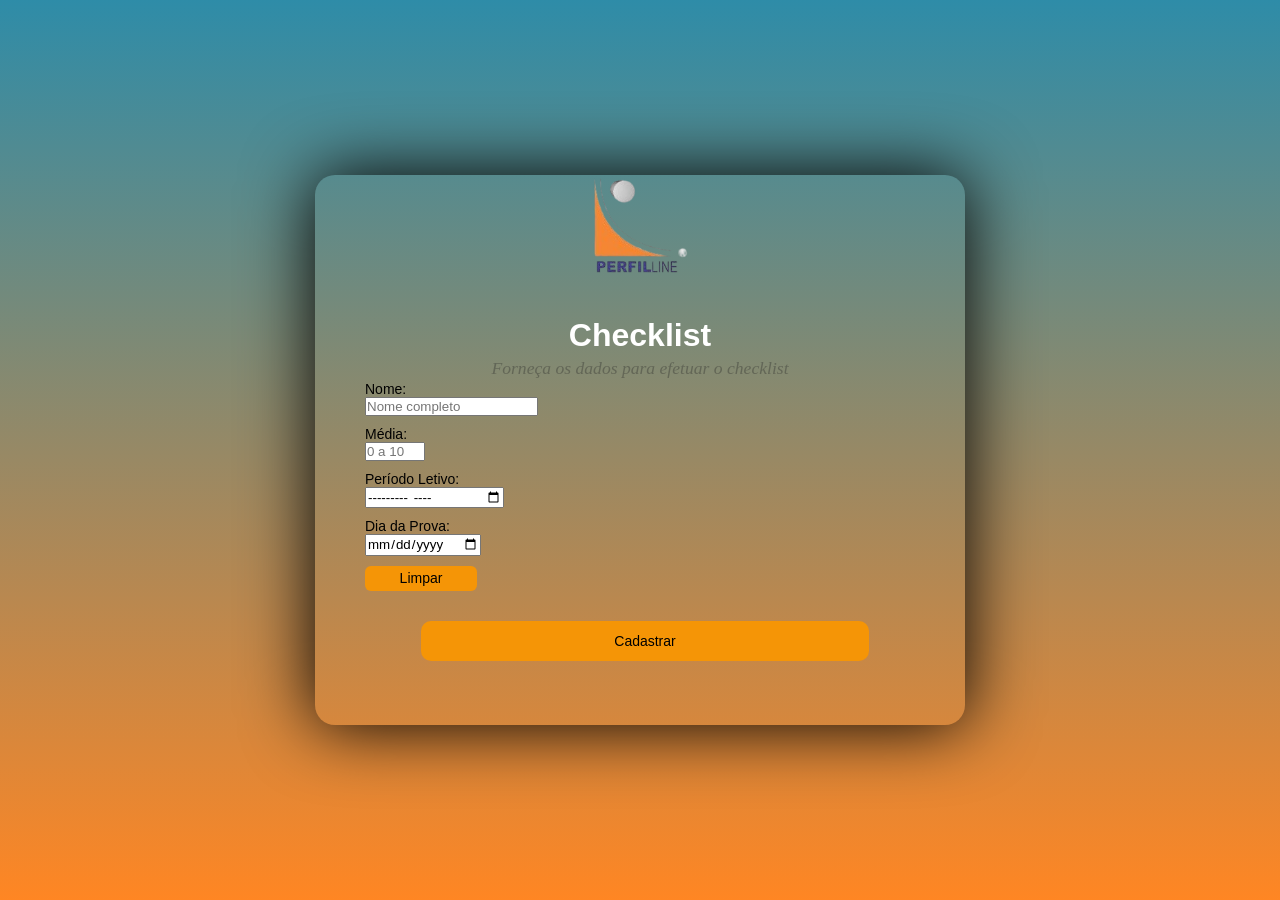
==== checklist.html @ cfdc8f40 "Nova Página 2.0" ====
<!DOCTYPE html>
<html lang="pt-br">
<head>
    <meta charset="UTF-8">
    <meta name="viewport" content="width=device-width, initial-scale=1.0">

    <link rel="shortcut icon" href="Checklist/imagens/Forms.png" type="image/x-icon">

    <title>Checklist</title>

    <link rel="stylesheet" href="Forms/estilos/style.css">
    <link rel="stylesheet" href="Forms/estilos/media-query.css">

    <style>
        * {
            font-family: Arial, Helvetica, sans-serif;
        }
    </style>
</head>

<body>
    <main>
        <section id="cadastro">

            <div id="imagem">
                <!-- Aqui vai a imagem nas CSS -->
            </div>

            <div id="formulario">

                <h1>Checklist</h1>

                <p>Forneça os dados para efetuar o checklist</p>

                <form action="" method="get" autocomplete="on">

                    <p>
                        <label for="inome">Nome:</label>
                        <br>
                        <input type="text" name="nome" id="inome" required maxlength="30" placeholder="Nome completo"
                            autocomplete="name">
                    </p>
                    <p>
                        <label for="imedia">Média:</label>
                        <br>
                        <input type="number" name="media" id="imedia" min="0" max="10" step="0.1" value=""
                            placeholder="0 a 10" required>
                    </p>
                    <p>
                        <label for="imes">Período Letivo:</label>
                        <br>
                        <input type="month" name="mes" id="imes" value="">
                    </p>
                    <p>
                        <label for="idia">Dia da Prova:</label>
                        <br>
                        <input type="date" name="dia" id="idia">
                    </p>
                    <input type="reset" value="Limpar" onclick="alert('Os dados foram limpos! 🧹☁️😶‍🌫️')">
                    <p>
                        <input type="submit" value="Cadastrar">
                    </p>
                </form>
            </div>
        </section>
    </main>
</body>
</html>
---- Forms/estilos/style.css ----
/* vv Início das configurações do Plano de fundo atrás do quadrado de "Login" vv */

@charset "UTF-8";

*{  font-family: -apple-system, BlinkMacSystemFont, 'Poppins', Roboto, Oxygen, Ubuntu, Cantarell, 'Open Sans', 'Helvetica Neue', sans-serif;
    padding: 0px;
    margin: 0px;
    box-sizing: border-box;  
}

body,html {
    background: #ffffff00 url(../imagens/site.jpg) no-repeat;
    background-position: 42% 60%;
    height:100vh;
    width:100vw;
}

/* ^^ Fim das configurações do Plano de fundo atrás do quadrado de "Login" ^^ */
/* [base64]*/
/* vv Início das configurações do quadrado e da sombra vv */

main {
    position: relative;
    height: 100vh;
    width: 100vw;
}

section#cadastro {
    position: absolute;
    top: 50%;
    left: 50%;
    overflow: hidden;
    background-color: #beb7fd00;
    width: 425px;
    height: 550px;
    border-radius: 20px;
    box-shadow: 0px 0px 70px rgb(0, 0, 0);
    transform: translate(-50%, -50%);
    transition: width 1s, height 1s;

}

/* ^^ Fim das configurações do quadrado e da sombra ^^ */
/* [base64]*/
/* vv Início das configurações da imagem anexada ao quadrado externo vv */

section#cadastro > div#imagem {
    height: 100px;
    background: #ffffff00 url(../imagens/perfilline.png) no-repeat;
    background-position: bottom center;
    background-size: 15%;
}

 /* ^^ Fim das configurações da imagem anexada ao quadrado externo ^^ */
 /* [base64]*/
 /* vv Início das configurações das informações de Formulário e Forneça seus dados para cadastro vv */

 section#cadastro > div#formulario {
    display: block;
    padding: 20px;
    margin: 20px;
    
}
    div#formulario > h1 { /* Formulário)*/
        padding: 2px;
        font-size: 2em;
        font-family: 'Gill Sans', Gill Sans MT, Calibri, Trebuchet MS, sans-serif;
        text-align: center;
        color: #ffffff;
    }

    
    div#formulario > p { /* Forneça seus dados para cadastro */
    margin: 2px;
    font-size: 1.1em;
    font-family: 'Georgia', 'Times New Roman', Times, serif;
    text-align: center;
    margin-bottom: 2px;
    font-style: italic;
    color: #24242457;
    }

/* ^^ Fim das configurações das informações de Formulário e Forneça seus dados para cadastro ^^ */
/* [base64]*/
/* vv Início das configurações do botão "Enviar" vv */

form input[type="submit"] {
    font-size: 1em;
    display: block;
    width: 80%;
    height: 40px;
    background-color: #f59506;
    border: none;
    border-radius: 25px;
    cursor: pointer;
    margin: 20px auto;
    color: #000000;
}

form input[type="submit"]:hover {
    background-color: #acdae7;
}

/* ^^ Fim das configurações do botão "Enviar" ^^ */
/* [base64]*/
/* vv Início das configurações do botão "Limpar" vv */

form input[type="reset"] {
    font-size: 1em;
    display: block;
    width: 20%;
    height: 25px;
    background-color: #f59506;
    border: none;
    border-radius: 6px;
    cursor: pointer;
    margin: 10;
    color: #000000;
}

form input[type="reset"]:hover {
    background-color: #acdae7;
}

/* ^^ Fim das configurações do botão "Limpar" ^^ */
/* [base64]*/
/* vv Início das configurações de tamanho dos campos "Email e Senha" vv */

input[type="email"] {

    width: 200px;
    height: 30px;
    border-radius: 7px;
    background-color: #ffffff7a;
}

input[type="password"] {
    width: 200px;
    height: 30px;
    border-radius: 7px;
    background-color: #ffffff7a;
}

/* ^^ Fim das configurações de tamanho dos campos "Email e Senha" ^^ */
/* [base64]*/
/* vv Início das configurações de margem e espaçamento dos campos "Email e Senha vv */

form {
    font-size: 14px;
    font-family:Arial, Helvetica, sans-serif;
    display: flex;
    flex-direction:column;
    margin-left: 10px;
    margin-top: 0px;
    gap: 10px;
    
    }
/* ^^ Fim das configurações de margem e espaçamento dos campos "Email e Senha ^^ */
/* [base64]*/

/* vv Início das configurações do botão "Cadastrar" vv */

form input[type="submit"] {
    font-size: 1em;
    display: block;
    width: 80%;
    height: 40px;
    background-color: #f59506;
    border: none;
    border-radius: 10px;
    cursor: pointer;
    margin: 20px auto;
    color: #000000;
}

form input[type="submit"]:hover {
    background-color: #acdae7;
}

/* ^^ Fim das configurações do botão "Cadastrar" ^^ */
/* [base64]*/
---- Forms/estilos/media-query.css ----
@charset "UTF-8";

/* Typical Device Breakpoints
------------------------------
Pequenas telas: até 600px
Celular: de 600px até 768px
Tablet: 768px ate 992px
Desktop: 992px ate 1200px
Grandes telas: acima de 1200px
*/

@media screen and (min-width: 768px) and (max-width: 991px) {

    body {
        background-image: linear-gradient(to top, #eca343, #2e8ca8);
    }

    section#cadastro {
    width: 650px;
    }
}

@media screen and (min-width: 992px){

    body {
        background-image: linear-gradient(to top, #ff8623, #2e8ca8);
    }

    section#cadastro {
    width: 650px;
    }  
}
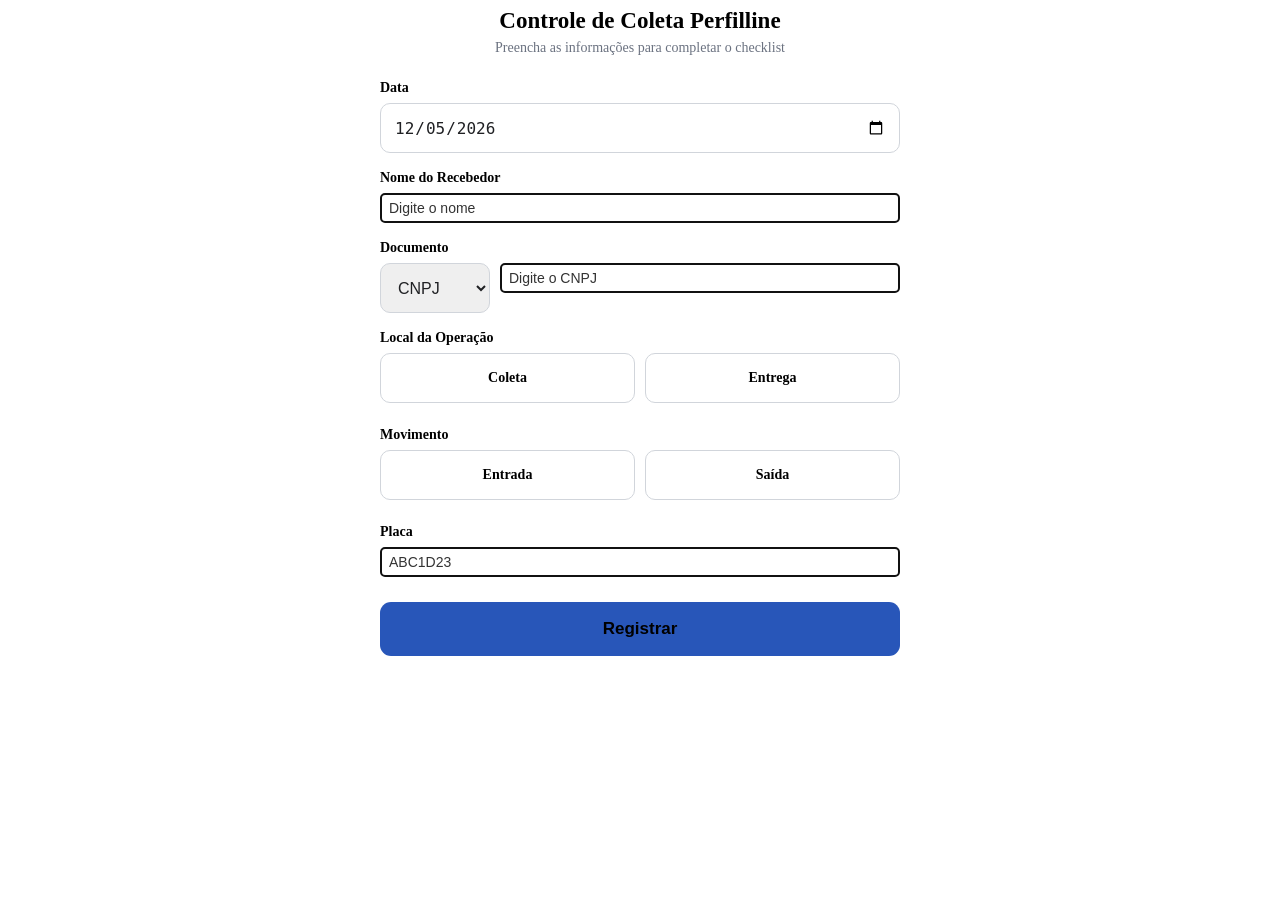
==== commit 2edb8872: "Teste 3" ====
--- a/checklist.html
+++ b/checklist.html
@@ -1,68 +1,1119 @@
 <!DOCTYPE html>
-<html lang="pt-br">
+<html lang="pt-BR">
+
 <head>
+
     <meta charset="UTF-8">
+
     <meta name="viewport" content="width=device-width, initial-scale=1.0">
 
-    <link rel="shortcut icon" href="Checklist/imagens/Forms.png" type="image/x-icon">
-
     <title>Checklist</title>
 
-    <link rel="stylesheet" href="Forms/estilos/style.css">
-    <link rel="stylesheet" href="Forms/estilos/media-query.css">
-
     <style>
+        /* ==================================================
+           CONFIGURAÇÃO GERAL
+        ================================================== */
+
         * {
-            font-family: Arial, Helvetica, sans-serif;
+            box-sizing: border-box;
         }
+
+        body {
+
+
+            /* ==================================================   
+           CONTAINER
+        ================================================== */
+
+            .container {
+                width: 100%;
+                max-width: 520px;
+                margin: auto;
+            }
+
+
+            /* ==================================================
+           TÍTULO
+        ================================================== */
+
+            h1 {
+                margin: 0 0 6px;
+                text-align: center;
+                font-size: 23px;
+            }
+
+            .subtitle {
+                margin-bottom: 24px;
+                text-align: center;
+                color: #6b7280;
+                font-size: 14px;
+            }
+
+
+            /* ==================================================
+           CAMPOS
+        ================================================== */
+
+            .campo {
+                margin-bottom: 17px;
+            }
+
+            label {
+                display: block;
+                margin-bottom: 7px;
+                font-size: 14px;
+                font-weight: bold;
+            }
+
+
+            /* ==================================================
+           CAMPOS NORMAIS
+        ================================================== */
+
+            input,
+            select {
+                width: 100%;
+                height: 50px;
+                padding: 0 13px;
+
+                border: 1px solid #d1d5db;
+                border-radius: 10px;
+
+                font-size: 16px;
+
+                color: #202124;
+            }
+
+            input:focus,
+            select:focus {
+                outline: none;
+                border-color: #2563eb;
+            }
+
+
+            /* ==================================================
+           CAMPOS MARCADOS EM VERMELHO
+           MESMO ESTILO DA SEGUNDA IMAGEM
+        ================================================== */
+
+            .campo-estilo-login {
+                width: 100%;
+                height: 30px;
+
+                padding: 0 7px;
+
+                background: rgba(255, 255, 255, 0.30);
+
+                border: 2px solid #111;
+                border-radius: 5px;
+
+                color: #000;
+
+                font-size: 14px;
+
+                outline: none;
+
+                box-shadow: none;
+            }
+
+            .campo-estilo-login::placeholder {
+                color: #333;
+                opacity: 1;
+            }
+
+            .campo-estilo-login:focus {
+                outline: none;
+
+                border-color: #111;
+
+                box-shadow: none;
+            }
+
+
+            /* ==================================================
+           CPF / CNPJ
+        ================================================== */
+
+            .documento {
+                display: grid;
+                grid-template-columns: 110px 1fr;
+                gap: 10px;
+            }
+
+
+            /* ==================================================
+           BOTÕES DE OPÇÃO
+        ================================================== */
+
+            .opcoes {
+                display: grid;
+                grid-template-columns: 1fr 1fr;
+                gap: 10px;
+            }
+
+            .opcao input {
+                display: none;
+            }
+
+            .opcao label {
+                height: 50px;
+
+                display: flex;
+                align-items: center;
+                justify-content: center;
+
+                border: 1px solid #d1d5db;
+                border-radius: 10px;
+
+                cursor: pointer;
+                transition: 0.2s;
+            }
+
+            .opcao input:checked+label {
+                background: #f59506;
+                border-color: #f59506;
+            }
+
+
+            /* ==================================================
+           CAMPOS DINÂMICOS
+        ================================================== */
+
+            .campo-dinamico {
+                display: none;
+
+                margin-top: 12px;
+                padding: 12px;
+
+                background: #f8fafc;
+                border: 1px solid #e5e7eb;
+                border-radius: 10px;
+            }
+
+            .campo-dinamico.mostrar {
+                display: block;
+            }
+
+
+            /* ==================================================
+           BOTÃO REGISTRAR
+        ================================================== */
+
+            button {
+                width: 100%;
+                height: 54px;
+
+                margin-top: 8px;
+
+                border: none;
+                border-radius: 11px;
+
+                background: #2856b9;
+
+                font-size: 17px;
+                font-weight: bold;
+
+                cursor: pointer;
+            }
+
+            button:hover {
+                background: #f59506;
+            }
+
+
+            /* ==================================================
+           MENSAGEM
+        ================================================== */
+
+            #mensagem {
+                display: none;
+
+                margin-top: 15px;
+                padding: 13px;
+
+                border-radius: 10px;
+                text-align: center;
+
+                font-size: 14px;
+            }
+
+            #mensagem.sucesso {
+                display: block;
+                background: #dcfce7;
+                color: #166534;
+            }
+
+            #mensagem.erro {
+                display: block;
+                background: #fee2e2;
+                color: #991b1b;
+            }
+
+
+            /* ==================================================
+           CELULAR
+        ================================================== */
+
+            @media (max-width: 400px) {
+
+                body {
+                    padding: 10px;
+                }
+
+                .card {
+                    padding: 17px;
+                }
+
+                .documento {
+                    grid-template-columns: 95px 1fr;
+                }
+
+            }
+
+            </body>
     </style>
+
 </head>
 
+
 <body>
-    <main>
-        <section id="cadastro">
-
-            <div id="imagem">
-                <!-- Aqui vai a imagem nas CSS -->
+
+
+    <div class="container">
+
+        <div class="card">
+
+
+            <!-- ==================================================
+             TÍTULO
+        ================================================== -->
+
+            <h1>Controle de Coleta Perfilline</h1>
+
+            <div class="subtitle">
+                Preencha as informações para completar o checklist
             </div>
 
-            <div id="formulario">
-
-                <h1>Checklist</h1>
-
-                <p>Forneça os dados para efetuar o checklist</p>
-
-                <form action="" method="get" autocomplete="on">
-
-                    <p>
-                        <label for="inome">Nome:</label>
-                        <br>
-                        <input type="text" name="nome" id="inome" required maxlength="30" placeholder="Nome completo"
-                            autocomplete="name">
-                    </p>
-                    <p>
-                        <label for="imedia">Média:</label>
-                        <br>
-                        <input type="number" name="media" id="imedia" min="0" max="10" step="0.1" value=""
-                            placeholder="0 a 10" required>
-                    </p>
-                    <p>
-                        <label for="imes">Período Letivo:</label>
-                        <br>
-                        <input type="month" name="mes" id="imes" value="">
-                    </p>
-                    <p>
-                        <label for="idia">Dia da Prova:</label>
-                        <br>
-                        <input type="date" name="dia" id="idia">
-                    </p>
-                    <input type="reset" value="Limpar" onclick="alert('Os dados foram limpos! 🧹☁️😶‍🌫️')">
-                    <p>
-                        <input type="submit" value="Cadastrar">
-                    </p>
-                </form>
-            </div>
-        </section>
-    </main>
+
+            <!-- ==================================================
+             FORMULÁRIO
+        ================================================== -->
+
+            <form id="formulario">
+
+
+                <!-- DATA -->
+
+                <div class="campo">
+
+                    <label for="data">
+                        Data
+                    </label>
+
+                    <input type="date" id="data" required>
+
+                </div>
+
+
+                <!-- RECEBEDOR -->
+
+                <div class="campo">
+
+                    <label for="recebedor">
+                        Nome do Recebedor
+                    </label>
+
+                    <input type="text" id="recebedor" class="campo-estilo-login" placeholder="Digite o nome" required>
+
+                </div>
+
+
+                <!-- CPF / CNPJ -->
+
+                <div class="campo">
+
+                    <label>
+                        Documento
+                    </label>
+
+                    <div class="documento">
+
+                        <select id="tipoDocumento">
+
+                            <option value="CNPJ">
+                                CNPJ
+                            </option>
+
+                            <option value="CPF">
+                                CPF
+                            </option>
+
+                        </select>
+
+
+                        <input type="text" id="documento" class="campo-estilo-login" placeholder="Digite o CNPJ"
+                            inputmode="numeric" maxlength="14" required>
+
+                    </div>
+
+                </div>
+
+
+                <!-- ==================================================
+                 OPERAÇÃO
+            ================================================== -->
+
+                <div class="campo">
+
+                    <label>
+                        Local da Operação
+                    </label>
+
+
+                    <div class="opcoes">
+
+
+                        <!-- COLETA -->
+
+                        <div class="opcao">
+
+                            <input type="radio" id="coleta" name="operacao" value="Coleta" required>
+
+                            <label for="coleta">
+                                Coleta
+                            </label>
+
+                        </div>
+
+
+                        <!-- ENTREGA -->
+
+                        <div class="opcao">
+
+                            <input type="radio" id="entrega" name="operacao" value="Entrega">
+
+                            <label for="entrega">
+                                Entrega
+                            </label>
+
+                        </div>
+
+
+                    </div>
+
+
+                    <!-- LOCAL DA COLETA -->
+
+                    <div id="campoColeta" class="campo-dinamico">
+
+                        <label for="localColeta">
+                            Local da Coleta
+                        </label>
+
+                        <input type="text" id="localColeta" class="campo-estilo-login" placeholder="Digite o local">
+
+                    </div>
+
+
+                    <!-- LOCAL DA ENTREGA -->
+
+                    <div id="campoEntrega" class="campo-dinamico">
+
+                        <label for="localEntrega">
+                            Local da Entrega
+                        </label>
+
+                        <input type="text" id="localEntrega" class="campo-estilo-login" placeholder="Digite o local">
+
+                    </div>
+
+
+                </div>
+
+
+                <!-- ==================================================
+                 MOVIMENTO
+            ================================================== -->
+
+                <div class="campo">
+
+                    <label>
+                        Movimento
+                    </label>
+
+
+                    <div class="opcoes">
+
+
+                        <!-- ENTRADA -->
+
+                        <div class="opcao">
+
+                            <input type="radio" id="entrada" name="movimento" value="Entrada" required>
+
+                            <label for="entrada">
+                                Entrada
+                            </label>
+
+                        </div>
+
+
+                        <!-- SAÍDA -->
+
+                        <div class="opcao">
+
+                            <input type="radio" id="saida" name="movimento" value="Saída">
+
+                            <label for="saida">
+                                Saída
+                            </label>
+
+                        </div>
+
+
+                    </div>
+
+
+                    <!-- HORA DE ENTRADA -->
+
+                    <div id="campoEntrada" class="campo-dinamico">
+
+                        <label for="horaEntrada">
+                            Hora de Entrada
+                        </label>
+
+                        <input type="time" id="horaEntrada" class="campo-estilo-login">
+
+                    </div>
+
+
+                    <!-- HORA DE SAÍDA -->
+
+                    <div id="campoSaida" class="campo-dinamico">
+
+                        <label for="horaSaida">
+                            Hora de Saída
+                        </label>
+
+                        <input type="time" id="horaSaida" class="campo-estilo-login">
+
+                    </div>
+
+
+                </div>
+
+
+                <!-- ==================================================
+                 PLACA
+            ================================================== -->
+
+                <div class="campo">
+
+                    <label for="placa">
+                        Placa
+                    </label>
+
+                    <input type="text" id="placa" class="campo-estilo-login" placeholder="ABC1D23" maxlength="7"
+                        required>
+
+                </div>
+
+
+                <!-- ==================================================
+                 BOTÃO
+            ================================================== -->
+
+                <button type="submit">
+                    Registrar
+                </button>
+
+
+                <!-- MENSAGEM -->
+
+                <div id="mensagem"></div>
+
+
+            </form>
+
+
+        </div>
+
+    </div>
+
+
+    <script>
+
+
+        /* ==========================================================
+           INICIALIZAÇÃO
+        ========================================================== */
+
+        document.addEventListener("DOMContentLoaded", function () {
+
+            colocarDataAtual();
+
+            configurarOperacao();
+
+            configurarMovimento();
+
+            configurarDocumento();
+
+            configurarPlaca();
+
+            configurarFormulario();
+
+        });
+
+
+        /* ==========================================================
+           DATA ATUAL
+        ========================================================== */
+
+        function colocarDataAtual() {
+
+            const hoje = new Date();
+
+            const ano = hoje.getFullYear();
+
+            const mes = String(
+                hoje.getMonth() + 1
+            ).padStart(2, "0");
+
+            const dia = String(
+                hoje.getDate()
+            ).padStart(2, "0");
+
+            document.getElementById("data").value =
+                `${ano}-${mes}-${dia}`;
+        }
+
+
+        /* ==========================================================
+           COLETA / ENTREGA
+        ========================================================== */
+
+        function configurarOperacao() {
+
+            const radios =
+                document.querySelectorAll(
+                    'input[name="operacao"]'
+                );
+
+
+            radios.forEach(function (radio) {
+
+                const label =
+                    document.querySelector(
+                        `label[for="${radio.id}"]`
+                    );
+
+
+                label.addEventListener(
+                    "click",
+                    function (evento) {
+
+                        if (radio.checked) {
+
+                            evento.preventDefault();
+
+                            const campo =
+                                radio.value === "Coleta"
+                                    ? "campoColeta"
+                                    : "campoEntrega";
+
+                            const elemento =
+                                document.getElementById(campo);
+
+                            elemento.classList.toggle("mostrar");
+
+                            return;
+
+                        }
+
+
+                        esconder("campoColeta");
+
+                        esconder("campoEntrega");
+
+                        radio.checked = true;
+
+
+                        if (radio.value === "Coleta") {
+
+                            mostrar("campoColeta");
+
+                        }
+
+
+                        if (radio.value === "Entrega") {
+
+                            mostrar("campoEntrega");
+
+                        }
+
+                    }
+                );
+
+            });
+
+        }
+
+
+        /* ==========================================================
+           ENTRADA / SAÍDA
+        ========================================================== */
+
+        function configurarMovimento() {
+
+            const radios =
+                document.querySelectorAll(
+                    'input[name="movimento"]'
+                );
+
+
+            radios.forEach(function (radio) {
+
+                const label =
+                    document.querySelector(
+                        `label[for="${radio.id}"]`
+                    );
+
+
+                label.addEventListener(
+                    "click",
+                    function (evento) {
+
+                        if (radio.checked) {
+
+                            evento.preventDefault();
+
+                            const campo =
+                                radio.value === "Entrada"
+                                    ? "campoEntrada"
+                                    : "campoSaida";
+
+                            const elemento =
+                                document.getElementById(campo);
+
+                            elemento.classList.toggle("mostrar");
+
+                            return;
+
+                        }
+
+
+                        esconder("campoEntrada");
+
+                        esconder("campoSaida");
+
+                        radio.checked = true;
+
+
+                        if (radio.value === "Entrada") {
+
+                            mostrar("campoEntrada");
+
+                        }
+
+
+                        if (radio.value === "Saída") {
+
+                            mostrar("campoSaida");
+
+                        }
+
+                    }
+                );
+
+            });
+
+        }
+
+
+        /* ==========================================================
+           MOSTRAR / ESCONDER
+        ========================================================== */
+
+        function mostrar(id) {
+
+            document
+                .getElementById(id)
+                .classList.add("mostrar");
+
+        }
+
+
+        function esconder(id) {
+
+            document
+                .getElementById(id)
+                .classList.remove("mostrar");
+
+        }
+
+
+        /* ==========================================================
+           CPF / CNPJ
+        ========================================================== */
+
+        function configurarDocumento() {
+
+            const tipo =
+                document.getElementById("tipoDocumento");
+
+
+            const documento =
+                document.getElementById("documento");
+
+
+            tipo.addEventListener(
+                "change",
+                function () {
+
+                    documento.value = "";
+
+
+                    if (this.value === "CPF") {
+
+                        documento.maxLength = 11;
+
+                        documento.placeholder =
+                            "Digite o CPF";
+
+                    } else {
+
+                        documento.maxLength = 14;
+
+                        documento.placeholder =
+                            "Digite o CNPJ";
+
+                    }
+
+                }
+            );
+
+
+            documento.addEventListener(
+                "input",
+                function () {
+
+                    this.value =
+                        this.value
+                            .replace(/\D/g, "");
+
+                }
+            );
+
+        }
+
+
+        /* ==========================================================
+           PLACA
+        ========================================================== */
+
+        function configurarPlaca() {
+
+            const placa =
+                document.getElementById("placa");
+
+
+            placa.addEventListener(
+                "input",
+                function () {
+
+                    this.value =
+                        this.value
+                            .replace(/[^a-zA-Z0-9]/g, "")
+                            .toUpperCase()
+                            .substring(0, 7);
+
+                }
+            );
+
+        }
+
+
+        /* ==========================================================
+           FORMULÁRIO
+        ========================================================== */
+
+        function configurarFormulario() {
+
+            const formulario =
+                document.getElementById("formulario");
+
+
+            formulario.addEventListener(
+                "submit",
+                function (evento) {
+
+                    evento.preventDefault();
+
+
+                    if (!validarFormulario()) {
+
+                        return;
+
+                    }
+
+
+                    const dados = obterDados();
+
+                }
+            );
+
+        }
+
+
+        /* ==========================================================
+           VALIDAR FORMULÁRIO
+        ========================================================== */
+
+        function validarFormulario() {
+
+            const tipo =
+                document.getElementById(
+                    "tipoDocumento"
+                ).value;
+
+
+            const documento =
+                document.getElementById(
+                    "documento"
+                ).value;
+
+
+            const quantidade =
+                tipo === "CPF"
+                    ? 11
+                    : 14;
+
+
+            if (documento.length !== quantidade) {
+
+                mostrarMensagem(
+                    `O ${tipo} deve conter ${quantidade} dígitos.`,
+                    "erro"
+                );
+
+                return false;
+
+            }
+
+
+            const operacao =
+                document.querySelector(
+                    'input[name="operacao"]:checked'
+                );
+
+
+            if (!operacao) {
+
+                mostrarMensagem(
+                    "Selecione Coleta ou Entrega.",
+                    "erro"
+                );
+
+                return false;
+
+            }
+
+
+            if (operacao.value === "Coleta") {
+
+                const local =
+                    document.getElementById(
+                        "localColeta"
+                    ).value.trim();
+
+
+                if (!local) {
+
+                    mostrarMensagem(
+                        "Informe o local da coleta.",
+                        "erro"
+                    );
+
+                    return false;
+
+                }
+
+            }
+
+
+            if (operacao.value === "Entrega") {
+
+                const local =
+                    document.getElementById(
+                        "localEntrega"
+                    ).value.trim();
+
+
+                if (!local) {
+
+                    mostrarMensagem(
+                        "Informe o local da entrega.",
+                        "erro"
+                    );
+
+                    return false;
+
+                }
+
+            }
+
+
+            const movimento =
+                document.querySelector(
+                    'input[name="movimento"]:checked'
+                );
+
+
+            if (!movimento) {
+
+                mostrarMensagem(
+                    "Selecione Entrada ou Saída.",
+                    "erro"
+                );
+
+                return false;
+
+            }
+
+
+            if (movimento.value === "Entrada") {
+
+                const hora =
+                    document.getElementById(
+                        "horaEntrada"
+                    ).value;
+
+
+                if (!hora) {
+
+                    mostrarMensagem(
+                        "Informe a hora de entrada.",
+                        "erro"
+                    );
+
+                    return false;
+
+                }
+
+            }
+
+
+            if (movimento.value === "Saída") {
+
+                const hora =
+                    document.getElementById(
+                        "horaSaida"
+                    ).value;
+
+
+                if (!hora) {
+
+                    mostrarMensagem(
+                        "Informe a hora de saída.",
+                        "erro"
+                    );
+
+                    return false;
+
+                }
+
+            }
+
+
+            return true;
+
+        }
+
+
+        /* ==========================================================
+           PEGAR DADOS
+        ========================================================== */
+
+        function obterDados() {
+
+            const operacao =
+                document.querySelector(
+                    'input[name="operacao"]:checked'
+                ).value;
+
+
+            const movimento =
+                document.querySelector(
+                    'input[name="movimento"]:checked'
+                ).value;
+
+
+            const dados = {
+
+                data:
+                    document.getElementById("data").value,
+
+                recebedor:
+                    document.getElementById("recebedor").value,
+
+                tipoDocumento:
+                    document.getElementById("tipoDocumento").value,
+
+                documento:
+                    document.getElementById("documento").value,
+
+                operacao:
+                    operacao,
+
+                localColeta:
+                    document.getElementById("localColeta").value,
+
+                localEntrega:
+                    document.getElementById("localEntrega").value,
+
+                movimento:
+                    movimento,
+
+                horaEntrada:
+                    document.getElementById("horaEntrada").value,
+
+                horaSaida:
+                    document.getElementById("horaSaida").value,
+
+                placa:
+                    document.getElementById("placa").value
+
+            };
+
+
+            return dados;
+
+        }
+
+
+        /* ==========================================================
+           MENSAGEM
+        ========================================================== */
+
+        function mostrarMensagem(
+            texto,
+            tipo
+        ) {
+
+            const mensagem =
+                document.getElementById(
+                    "mensagem"
+                );
+
+
+            mensagem.textContent = texto;
+
+            mensagem.className = tipo;
+
+        }
+
+    </script>
+
 </body>
+
 </html>
